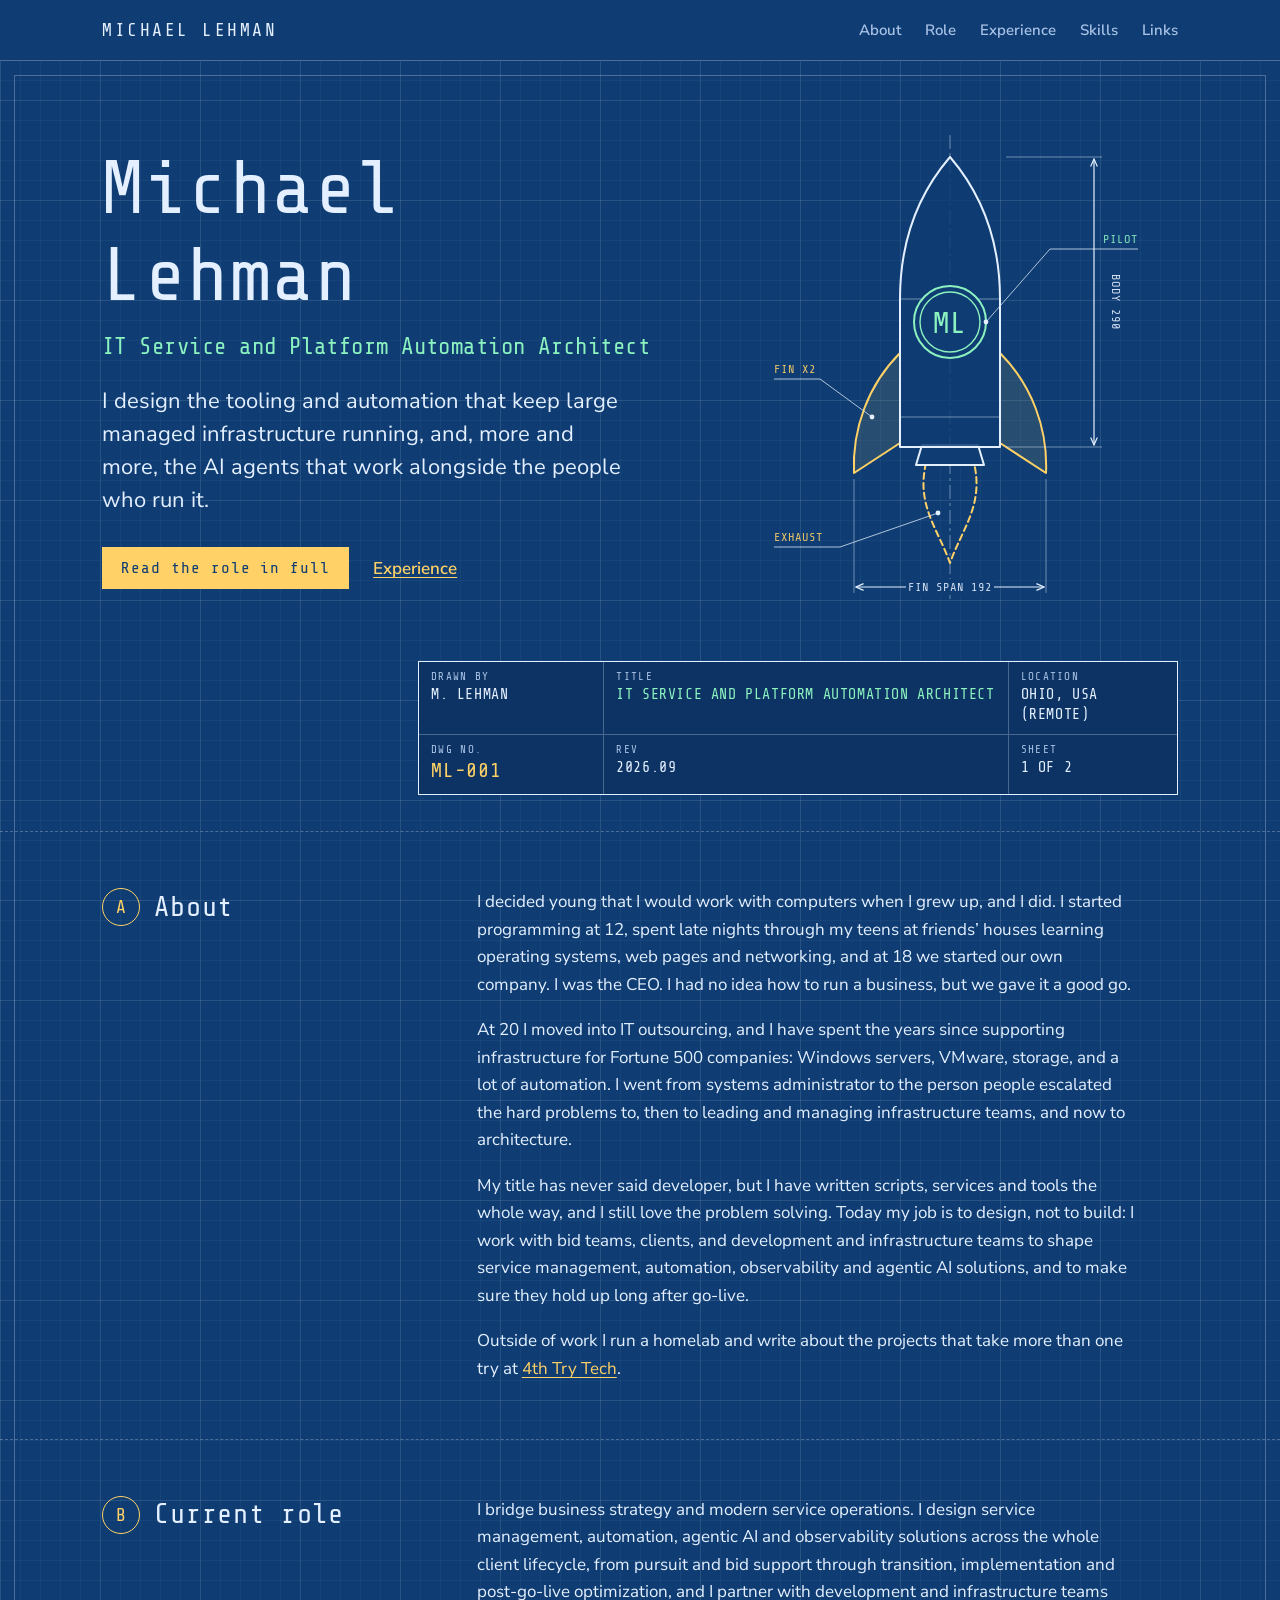
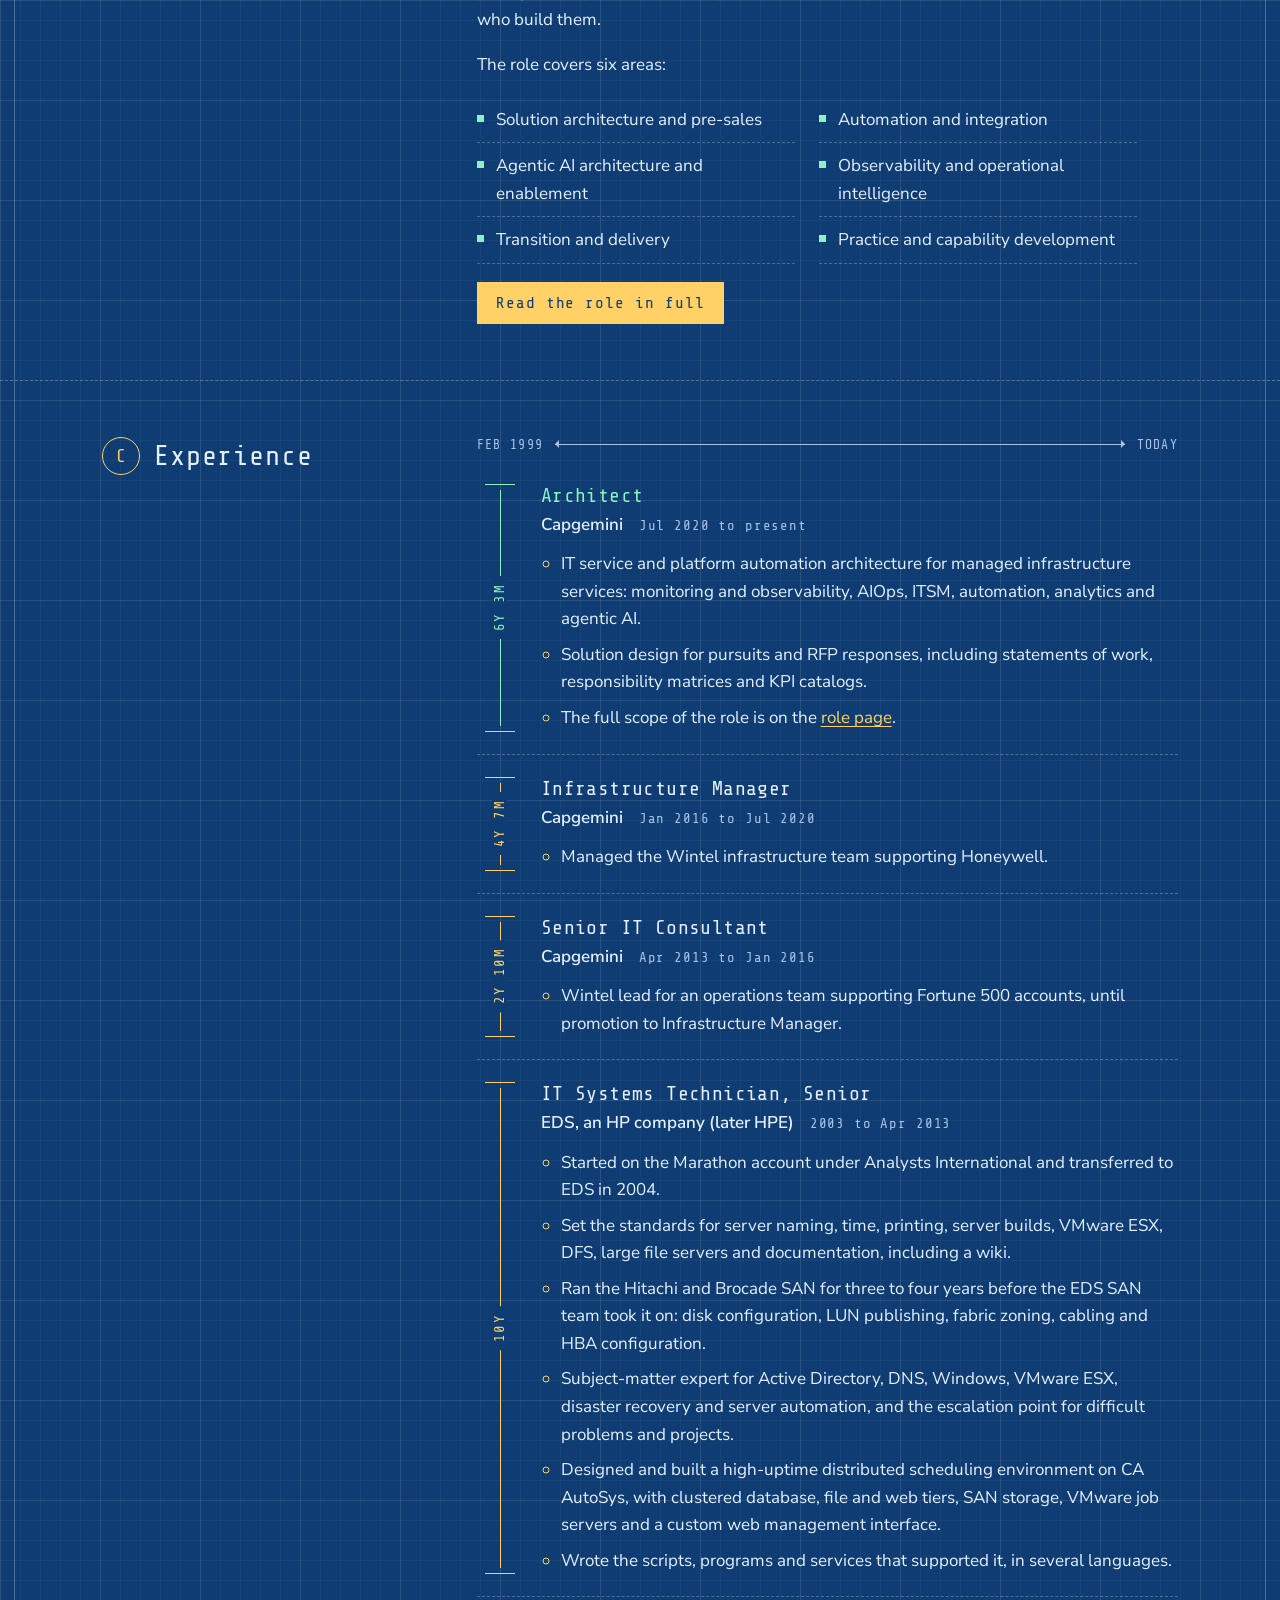
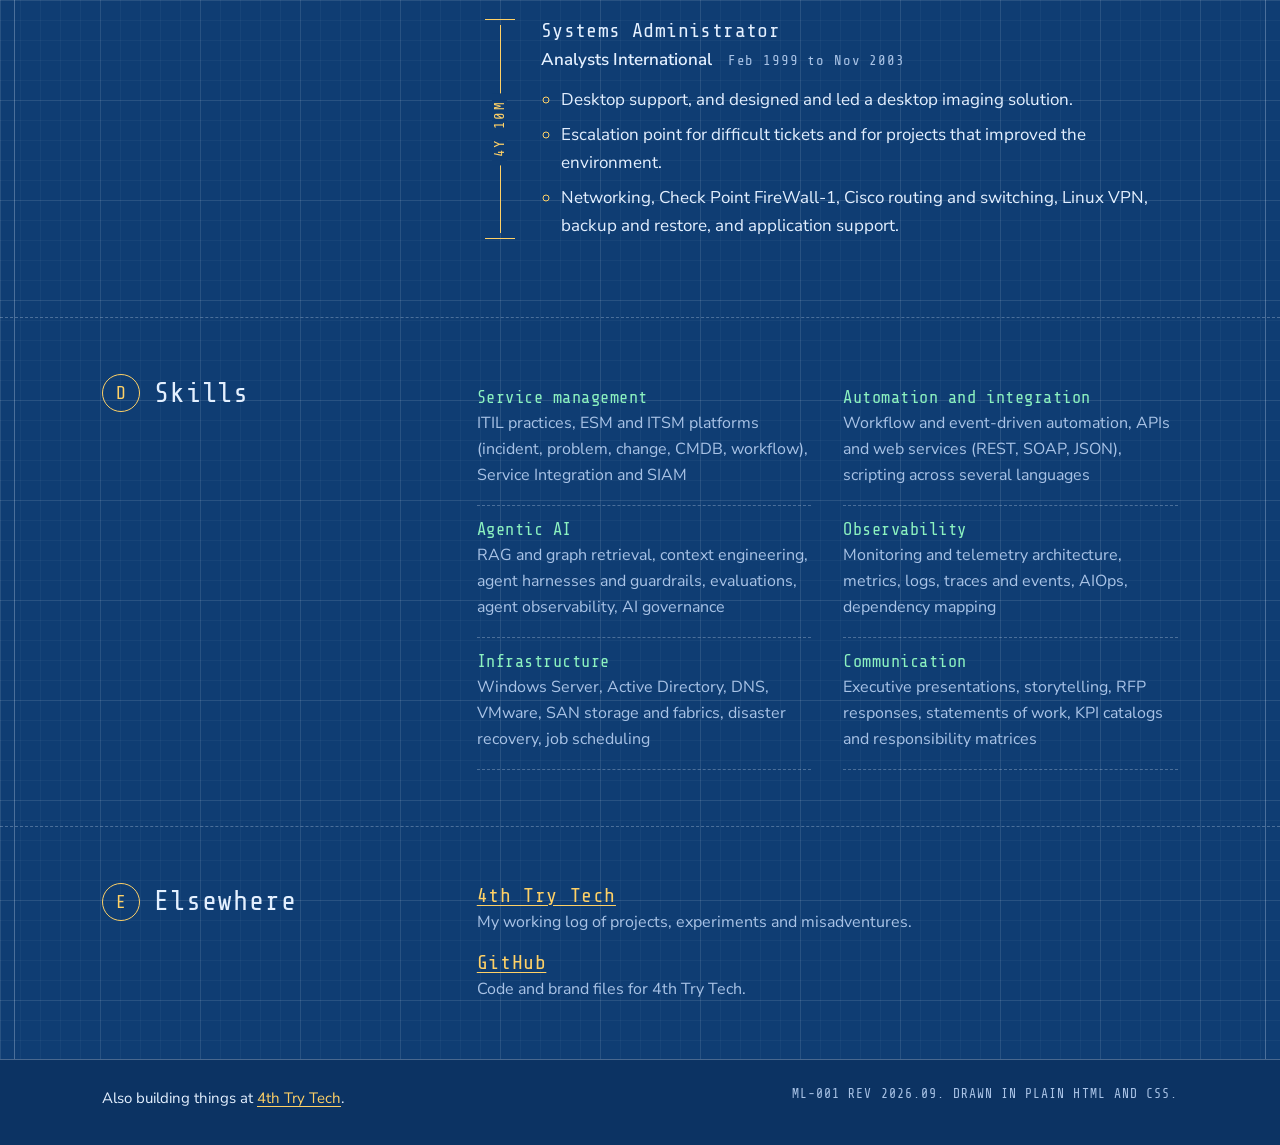
==== docs/index.html @ 496e3ca8 "Blueprint resume site: home, role page, experience, skills Co-Authored-By: Claude Fable 5.1 <noreply" ====
<!doctype html>
<html lang="en">
<head>
<meta charset="utf-8">
<meta name="viewport" content="width=device-width,initial-scale=1,viewport-fit=cover">
<title>Michael Lehman, IT Service and Platform Automation Architect</title>
<meta name="description" content="Michael Lehman designs service management, automation, observability and agentic AI solutions for large managed infrastructure.">
<meta name="author" content="Michael Lehman">
<link rel="preload" href="assets/fonts/share-tech-mono-400.woff2" as="font" type="font/woff2" crossorigin>
<link rel="stylesheet" href="assets/site.css">
<link rel="icon" href="favicon.svg" type="image/svg+xml">
<link rel="icon" href="favicon-32.png" sizes="32x32" type="image/png">
<link rel="apple-touch-icon" href="apple-touch-icon.png">
<meta name="theme-color" content="#0F3D73">
<link rel="canonical" href="https://michaellehman.me/">
<meta property="og:type" content="profile">
<meta property="og:title" content="Michael Lehman, IT Service and Platform Automation Architect">
<meta property="og:description" content="Michael Lehman designs service management, automation, observability and agentic AI solutions for large managed infrastructure.">
<meta property="og:url" content="https://michaellehman.me/">
<meta property="og:image" content="https://michaellehman.me/assets/og.png">
<meta property="og:image:width" content="1200"><meta property="og:image:height" content="630">
<meta name="twitter:card" content="summary_large_image">
</head>
<body>
<a class="skip" href="#main">Skip to content</a>
<header class="site"><div class="wrap">
<a class="home" href="./">Michael Lehman</a>
<nav aria-label="Sections"><a href="#about">About</a><a href="role/">Role</a><a href="#experience">Experience</a><a href="#skills">Skills</a><a href="#links">Links</a></nav>
</div></header>
<main id="main" class="sheet">
<section class="hero"><div class="wrap">
<div class="hero-g">
<div class="hero-t">
<h1>Michael Lehman</h1>
<p class="post">IT Service and Platform Automation Architect</p>
<p class="intro">I design the tooling and automation that keep large managed infrastructure running, and, more and more, the AI agents that work alongside the people who run it.</p>
<p class="acts"><a class="btn" href="role/">Read the role in full</a><a class="alt" href="#experience">Experience</a></p>
</div>
<div class="hero-d"><svg class="drawing" viewBox="0 0 400 500" role="img" aria-labelledby="dwg-t">
<title id="dwg-t">Line drawing of a rocket with the initials ML in its porthole, annotated like an engineering drawing.</title>
<defs><marker id="arw" viewBox="0 0 10 10" refX="9" refY="5" markerWidth="7" markerHeight="7" orient="auto-start-reverse"><path d="M0 1 L9 5 L0 9" class="ln" fill="none" stroke-width="1.4"/></marker></defs>
<line x1="200" y1="18" x2="200" y2="486" class="ln faint" stroke-dasharray="14 4 3 4"/>
<g class="part" stroke-width="2" stroke-linejoin="round" stroke-linecap="round">
<path d="M176 346 C166 388 188 412 200 446 C212 412 234 388 224 346 Z" class="am" fill="none" stroke-dasharray="6 4"/>
<path d="M150 236 C118 268 102 312 104 356 L150 326 Z" class="am fin"/><path d="M250 236 C282 268 298 312 296 356 L250 326 Z" class="am fin"/>
<path d="M172 328 H228 L234 348 H166 Z" class="ln sheet"/><path d="M200 40 C236 82 250 132 250 182 V330 H150 V182 C150 132 164 82 200 40 Z" class="ln hull"/></g>
<path d="M150 182 H250 M150 300 H250" class="ln faint"/>
<circle cx="200" cy="205" r="36" class="mn sheet" stroke-width="2"/><circle cx="200" cy="205" r="30" class="mn" fill="none" stroke-width="1.4"/>
<text x="200" y="206" text-anchor="middle" dominant-baseline="central" class="ml">ML</text>
<path d="M256 40 H352 M256 330 H352" class="ln faint"/>
<line x1="344" y1="42" x2="344" y2="328" class="ln" stroke-width="1.2" marker-start="url(#arw)" marker-end="url(#arw)"/>
<text transform="translate(362 185) rotate(90)" text-anchor="middle" class="note">BODY 290</text>
<path d="M122 300 L70 262 H24" class="ln lead"/><circle cx="122" cy="300" r="2.4" class="dot"/><text x="24" y="256" text-anchor="start" class="note amber">FIN X2</text>
<path d="M188 396 L90 430 H24" class="ln lead"/><circle cx="188" cy="396" r="2.4" class="dot"/><text x="24" y="424" text-anchor="start" class="note amber">EXHAUST</text>
<path d="M236 205 L300 132 H388" class="ln lead"/><circle cx="236" cy="205" r="2.4" class="dot"/><text x="388" y="126" text-anchor="end" class="note mint">PILOT</text>
<path d="M104 362 V476 M296 362 V476" class="ln faint"/>
<line x1="106" y1="470" x2="294" y2="470" class="ln" stroke-width="1.2" marker-start="url(#arw)" marker-end="url(#arw)"/>
<rect x="156" y="462" width="88" height="16" class="sheet-fill"/><text x="200" y="474" text-anchor="middle" class="note">FIN SPAN 192</text>
</svg></div>
</div>
<dl class="tblock"><div class="c0"><dt>Drawn by</dt><dd>M. Lehman</dd></div><div class="c1"><dt>Title</dt><dd>IT Service and Platform Automation Architect</dd></div><div class="c2"><dt>Location</dt><dd>Ohio, USA (remote)</dd></div><div class="c3"><dt>Dwg no.</dt><dd>ML-001</dd></div><div class="c4"><dt>Rev</dt><dd>2026.09</dd></div><div class="c5"><dt>Sheet</dt><dd>1 of 2</dd></div></dl>
</div></section>
<section id="about" class="blk"><div class="wrap two">
<h2><span class="bubble" aria-hidden="true">A</span>About</h2>
<div class="prose"><p>I decided young that I would work with computers when I grew up, and I did. I started programming at 12, spent late nights through my teens at friends’ houses learning operating systems, web pages and networking, and at 18 we started our own company. I was the CEO. I had no idea how to run a business, but we gave it a good go.</p><p>At 20 I moved into IT outsourcing, and I have spent the years since supporting infrastructure for Fortune 500 companies: Windows servers, VMware, storage, and a lot of automation. I went from systems administrator to the person people escalated the hard problems to, then to leading and managing infrastructure teams, and now to architecture.</p><p>My title has never said developer, but I have written scripts, services and tools the whole way, and I still love the problem solving. Today my job is to design, not to build: I work with bid teams, clients, and development and infrastructure teams to shape service management, automation, observability and agentic AI solutions, and to make sure they hold up long after go-live.</p><p>Outside of work I run a homelab and write about the projects that take more than one try at <a href="https://4thtry.tech/">4th Try Tech</a>.</p></div>
</div></section>
<section id="role" class="blk"><div class="wrap two">
<h2><span class="bubble" aria-hidden="true">B</span>Current role</h2>
<div class="prose"><p>I bridge business strategy and modern service operations. I design service management, automation, agentic AI and observability solutions across the whole client lifecycle, from pursuit and bid support through transition, implementation and post-go-live optimization, and I partner with development and infrastructure teams who build them.</p>
<p>The role covers six areas:</p><ul class="areas"><li>Solution architecture and pre-sales</li><li>Automation and integration</li><li>Agentic AI architecture and enablement</li><li>Observability and operational intelligence</li><li>Transition and delivery</li><li>Practice and capability development</li></ul>
<p><a class="btn" href="role/">Read the role in full</a></p></div>
</div></section>
<section id="experience" class="blk"><div class="wrap two">
<h2><span class="bubble" aria-hidden="true">C</span>Experience</h2>
<div><p class="overall"><span>Feb 1999</span><span class="span-line" aria-hidden="true"></span><span>today</span></p>
<ol class="jobs"><li class="job now"><div class="dim-rail" aria-hidden="true"><span>6Y 3M</span></div><div class="job-b"><h3>Architect</h3><p class="org">Capgemini<span class="when">Jul 2020 to present</span></p><ul><li>IT service and platform automation architecture for managed infrastructure services: monitoring and observability, AIOps, ITSM, automation, analytics and agentic AI.</li><li>Solution design for pursuits and RFP responses, including statements of work, responsibility matrices and KPI catalogs.</li><li>The full scope of the role is on the <a href=role/>role page</a>.</li></ul></div></li><li class="job"><div class="dim-rail" aria-hidden="true"><span>4Y 7M</span></div><div class="job-b"><h3>Infrastructure Manager</h3><p class="org">Capgemini<span class="when">Jan 2016 to Jul 2020</span></p><ul><li>Managed the Wintel infrastructure team supporting Honeywell.</li></ul></div></li><li class="job"><div class="dim-rail" aria-hidden="true"><span>2Y 10M</span></div><div class="job-b"><h3>Senior IT Consultant</h3><p class="org">Capgemini<span class="when">Apr 2013 to Jan 2016</span></p><ul><li>Wintel lead for an operations team supporting Fortune 500 accounts, until promotion to Infrastructure Manager.</li></ul></div></li><li class="job"><div class="dim-rail" aria-hidden="true"><span>10Y</span></div><div class="job-b"><h3>IT Systems Technician, Senior</h3><p class="org">EDS, an HP company (later HPE)<span class="when">2003 to Apr 2013</span></p><ul><li>Started on the Marathon account under Analysts International and transferred to EDS in 2004.</li><li>Set the standards for server naming, time, printing, server builds, VMware ESX, DFS, large file servers and documentation, including a wiki.</li><li>Ran the Hitachi and Brocade SAN for three to four years before the EDS SAN team took it on: disk configuration, LUN publishing, fabric zoning, cabling and HBA configuration.</li><li>Subject-matter expert for Active Directory, DNS, Windows, VMware ESX, disaster recovery and server automation, and the escalation point for difficult problems and projects.</li><li>Designed and built a high-uptime distributed scheduling environment on CA AutoSys, with clustered database, file and web tiers, SAN storage, VMware job servers and a custom web management interface.</li><li>Wrote the scripts, programs and services that supported it, in several languages.</li></ul></div></li><li class="job"><div class="dim-rail" aria-hidden="true"><span>4Y 10M</span></div><div class="job-b"><h3>Systems Administrator</h3><p class="org">Analysts International<span class="when">Feb 1999 to Nov 2003</span></p><ul><li>Desktop support, and designed and led a desktop imaging solution.</li><li>Escalation point for difficult tickets and for projects that improved the environment.</li><li>Networking, Check Point FireWall-1, Cisco routing and switching, Linux VPN, backup and restore, and application support.</li></ul></div></li></ol></div>
</div></section>
<section id="skills" class="blk"><div class="wrap two">
<h2><span class="bubble" aria-hidden="true">D</span>Skills</h2>
<dl class="skills"><div><dt>Service management</dt><dd>ITIL practices, ESM and ITSM platforms (incident, problem, change, CMDB, workflow), Service Integration and SIAM</dd></div><div><dt>Automation and integration</dt><dd>Workflow and event-driven automation, APIs and web services (REST, SOAP, JSON), scripting across several languages</dd></div><div><dt>Agentic AI</dt><dd>RAG and graph retrieval, context engineering, agent harnesses and guardrails, evaluations, agent observability, AI governance</dd></div><div><dt>Observability</dt><dd>Monitoring and telemetry architecture, metrics, logs, traces and events, AIOps, dependency mapping</dd></div><div><dt>Infrastructure</dt><dd>Windows Server, Active Directory, DNS, VMware, SAN storage and fabrics, disaster recovery, job scheduling</dd></div><div><dt>Communication</dt><dd>Executive presentations, storytelling, RFP responses, statements of work, KPI catalogs and responsibility matrices</dd></div></dl>
</div></section>
<section id="links" class="blk"><div class="wrap two">
<h2><span class="bubble" aria-hidden="true">E</span>Elsewhere</h2>
<ul class="links"><li><a href="https://4thtry.tech/">4th Try Tech</a><span>My working log of projects, experiments and misadventures.</span></li><li><a href="https://github.com/4thTryTech">GitHub</a><span>Code and brand files for 4th Try Tech.</span></li></ul>
</div></section>
</main>
<footer class="site"><div class="wrap">
<p>Also building things at <a href="https://4thtry.tech/">4th Try Tech</a>.</p>
<p class="dim">ML-001 REV 2026.09. Drawn in plain HTML and CSS.</p>
</div></footer>
</body>
</html>
---- docs/assets/site.css ----
/* michaellehman.me. Blueprint theme variant of the 4th Try Tech brand (art-direction style A5).
   The page is a drawing sheet: drafting grid, sheet border, title block, dimension lines and detail bubbles. */
@font-face{font-family:"Share Tech Mono";font-weight:400;font-style:normal;font-display:swap;src:url("fonts/share-tech-mono-400.woff2") format("woff2")}
@font-face{font-family:"Nunito Sans";font-weight:400;font-style:normal;font-display:swap;src:url("fonts/nunito-sans-400.woff2") format("woff2")}
@font-face{font-family:"Nunito Sans";font-weight:600;font-style:normal;font-display:swap;src:url("fonts/nunito-sans-600.woff2") format("woff2")}
:root{
  --sheet:#0F3D73;      /* blueprint paper */
  --sheet-2:#0C3363;    /* panels, one step deeper */
  --line:#E4F0FF;       /* drawing line and text */
  --dim:#A9C3E6;        /* secondary text */
  --rule:rgba(228,240,255,.28);
  --amber:#FFD166;      /* callouts, links, parts */
  --mint:#8CF2C0;       /* the current role, success */
  --mono:"Share Tech Mono","Courier New",ui-monospace,monospace;
  --text:"Nunito Sans",system-ui,"Segoe UI",sans-serif;
  color-scheme:dark;
  box-sizing:border-box;padding-top:env(safe-area-inset-top,0px);padding-bottom:env(safe-area-inset-bottom,0px);
}
html{scroll-behavior:smooth;scroll-padding-top:calc(env(safe-area-inset-top,0px) + 64px);background:var(--sheet)}
@media (prefers-reduced-motion:reduce){html{scroll-behavior:auto}}
*,*::before,*::after{box-sizing:border-box}
body{margin:0;color:var(--line);font:400 17px/1.62 var(--text);
  background-color:var(--sheet);
  background-image:linear-gradient(rgba(255,255,255,.075) 1px,transparent 1px),linear-gradient(90deg,rgba(255,255,255,.075) 1px,transparent 1px),
                   linear-gradient(rgba(255,255,255,.035) 1px,transparent 1px),linear-gradient(90deg,rgba(255,255,255,.035) 1px,transparent 1px);
  background-size:100px 100px,100px 100px,20px 20px,20px 20px}
h1,h2,h3{font-family:var(--mono);font-weight:400;margin:0;line-height:1.15;text-wrap:balance}
h1{font-size:clamp(40px,7vw,76px);letter-spacing:.02em}
h2{font-size:clamp(22px,2.6vw,28px);letter-spacing:.03em;display:flex;align-items:center;gap:14px}
h3{font-size:20px;letter-spacing:.02em}
p{margin:0}
a{color:var(--amber);text-underline-offset:3px;text-decoration-thickness:1px}
a:hover{color:var(--line)}
a:focus-visible{outline:2px dashed var(--mint);outline-offset:4px}
.skip{position:absolute;left:-999px;top:8px;background:var(--amber);color:var(--sheet);padding:8px 14px;z-index:9}.skip:focus{left:12px}
.wrap{max-width:1120px;margin:0 auto;padding-inline:22px}

/* header */
header.site{position:sticky;top:0;z-index:5;background:rgba(15,61,115,.94);backdrop-filter:blur(6px);border-bottom:1px solid var(--rule);padding-top:env(safe-area-inset-top,0px)}
header.site .wrap{display:flex;align-items:center;justify-content:space-between;gap:20px;min-height:60px}
.home{font:400 18px var(--mono);letter-spacing:.14em;text-transform:uppercase;color:var(--line);text-decoration:none;white-space:nowrap}
header nav{display:flex;gap:24px;font-size:15px;font-weight:600}
header nav a{color:var(--dim);text-decoration:none}
header nav a:hover,header nav a[aria-current]{color:var(--amber)}

/* the sheet border runs down the whole page */
.sheet{position:relative}
.sheet::before{content:"";position:absolute;inset:14px 14px 0;border:1px solid var(--rule);border-bottom:0;pointer-events:none}

/* hero */
.hero{padding-block:56px 36px}
.hero-g{display:grid;grid-template-columns:minmax(0,1.25fr) minmax(0,1fr);gap:24px 48px;align-items:center}
.post{font:400 clamp(18px,2.1vw,23px)/1.3 var(--mono);color:var(--mint);margin-top:14px;letter-spacing:.02em}
.intro{font-size:clamp(19px,2vw,22px);line-height:1.5;max-width:40ch;margin-top:22px}
.acts{display:flex;flex-wrap:wrap;gap:14px 24px;align-items:center;margin-top:30px}
.btn{display:inline-block;font:400 16px var(--mono);letter-spacing:.06em;color:var(--sheet);background:var(--amber);text-decoration:none;padding:11px 18px;border:1px solid var(--amber)}
.btn:hover{background:transparent;color:var(--amber)}
.alt{font-weight:600}
.drawing{display:block;width:100%;max-width:400px;margin-inline:auto;height:auto;overflow:visible}
.drawing .ln{stroke:var(--line);fill:none}
.drawing .faint{stroke-opacity:.45;stroke-width:1}
.drawing .lead{stroke-opacity:.75;stroke-width:1}
.drawing .am{stroke:var(--amber)}
.drawing .fin{fill:var(--amber);fill-opacity:.1}
.drawing .mn{stroke:var(--mint)}
.drawing .sheet{fill:var(--sheet)}
.drawing .sheet-fill{fill:var(--sheet)}
.drawing .hull{fill:var(--sheet);fill-opacity:.85}
.drawing .dot{fill:var(--line)}
.drawing .note{font:400 12px var(--mono);letter-spacing:1px;fill:var(--line);fill-opacity:.9}
.drawing .amber{fill:var(--amber)} .drawing .mint{fill:var(--mint)}
.drawing .ml{font:400 30px var(--mono);fill:var(--mint);letter-spacing:1px}
.hero .drawing .part path{animation:draw 1.6s ease-out both}
@keyframes draw{from{stroke-dasharray:0 900;stroke-dashoffset:0}to{stroke-dasharray:900 0}}
.hero .drawing .am[stroke-dasharray]{animation:none}
@media (prefers-reduced-motion:reduce){.hero .drawing .part path{animation:none}}

/* title block: the memorable thing */
.tblock{margin:44px 0 0 auto;max-width:760px;display:grid;grid-template-columns:1.1fr 2.4fr 1fr;border:1.5px solid var(--line);background:var(--sheet-2)}
.tblock div{padding:8px 12px 10px;border-right:1px solid var(--rule);border-bottom:1px solid var(--rule);min-width:0}
.tblock div:nth-child(3n){border-right:0}
.tblock div:nth-child(n+4){border-bottom:0}
.tblock dt{font:400 11px var(--mono);letter-spacing:.12em;text-transform:uppercase;color:var(--dim)}
.tblock dd{margin:2px 0 0;font:400 15px/1.3 var(--mono);letter-spacing:.04em;text-transform:uppercase}
.tblock .c1 dd{color:var(--mint)}
.tblock .c3 dd{font-size:20px;color:var(--amber)}

/* sections */
.blk{padding-block:56px;border-top:1px dashed var(--rule)}
.two{display:grid;grid-template-columns:minmax(0,1fr) minmax(0,2.2fr);gap:20px 56px;align-items:start}
.bubble{flex:none;display:inline-grid;place-items:center;width:38px;height:38px;border:1.5px solid var(--amber);border-radius:50%;font:400 18px var(--mono);color:var(--amber)}
.two>h2{position:sticky;top:84px}
.prose{display:flex;flex-direction:column;gap:18px;max-width:66ch}
.areas{margin:0;padding:0;list-style:none;display:grid;grid-template-columns:repeat(2,minmax(0,1fr));gap:0 24px}
.areas li{padding:9px 0 9px 19px;border-bottom:1px dashed var(--rule);position:relative}
.areas li::before{content:"";position:absolute;left:0;top:18px;width:7px;height:7px;background:var(--mint)}

/* experience: each role gets a dimension line */
.overall{display:flex;align-items:center;gap:12px;font:400 13px var(--mono);letter-spacing:.1em;text-transform:uppercase;color:var(--dim);margin-bottom:10px}
.span-line{flex:1;height:1px;background:var(--dim);position:relative}
.span-line::before,.span-line::after{content:"";position:absolute;top:-4px;border:4.5px solid transparent}
.span-line::before{left:0;border-right-color:var(--dim);border-left:0}
.span-line::after{right:0;border-left-color:var(--dim);border-right:0}
.jobs{list-style:none;margin:0;padding:0}
.job{display:grid;grid-template-columns:46px minmax(0,1fr);gap:18px;padding-block:22px}
.job+.job{border-top:1px dashed var(--rule)}
.dim-rail{position:relative;display:flex;justify-content:center}
.dim-rail::before{content:"";position:absolute;top:6px;bottom:6px;left:50%;width:1px;background:var(--amber)}
.dim-rail::after{content:"";position:absolute;inset:0 8px;border-top:1px solid var(--amber);border-bottom:1px solid var(--amber)}
.dim-rail span{position:relative;z-index:1;align-self:center;writing-mode:vertical-rl;transform:rotate(180deg);background:var(--sheet);padding:8px 0;font:400 14px var(--mono);letter-spacing:.1em;color:var(--amber);white-space:nowrap}
.job.now .dim-rail::before{background:var(--mint)}.job.now .dim-rail::after{border-color:var(--mint)}.job.now .dim-rail span{color:var(--mint)}
.job.now h3{color:var(--mint)}
.org{font-weight:600;margin-top:4px;display:flex;flex-wrap:wrap;align-items:baseline;gap:4px 16px}
.when{font:400 14px var(--mono);letter-spacing:.06em;color:var(--dim);font-weight:400}
.job ul,.area ul{margin:12px 0 0;padding-left:20px;display:flex;flex-direction:column;gap:8px;max-width:66ch}
.job li::marker,.area li::marker{color:var(--amber)}

/* skills */
.skills{margin:0;display:grid;grid-template-columns:repeat(2,minmax(0,1fr));gap:0 32px}
.skills div{padding:14px 0 16px;border-bottom:1px dashed var(--rule)}
.skills dt{font:400 17px var(--mono);letter-spacing:.03em;color:var(--mint)}
.skills dd{margin:4px 0 0;color:var(--dim);font-size:16px}

/* links */
.links{list-style:none;margin:0;padding:0;display:flex;flex-direction:column;gap:14px}
.links a{font:400 20px var(--mono);letter-spacing:.03em}
.links span{display:block;color:var(--dim);font-size:16px}

/* role page */
.hero.small{padding-block:44px 30px}
.hero.small h1{font-size:clamp(30px,5vw,54px);max-width:24ch}
.hero.small .intro{max-width:62ch}
.crumb{font:400 14px var(--mono);letter-spacing:.1em;text-transform:uppercase;margin-bottom:14px}
.role{padding-bottom:64px}
.area{padding-block:36px;border-top:1px dashed var(--rule)}
.area ul{margin-left:52px}
.back{margin-top:20px}

footer.site{border-top:1px solid var(--rule);background:var(--sheet-2)}
footer .wrap{padding-block:26px 34px;display:flex;flex-wrap:wrap;justify-content:space-between;gap:10px 32px;font-size:15px}
footer .dim{font:400 13px var(--mono);letter-spacing:.08em;color:var(--dim);text-transform:uppercase}

@media (max-width:860px){
  .hero-g,.two{grid-template-columns:1fr}
  .hero-d{order:-1}.drawing{max-width:250px}
  .two>h2{position:static}
  .tblock{grid-template-columns:1fr 1fr;margin-top:32px}
  .tblock div{border-right:1px solid var(--rule)!important;border-bottom:1px solid var(--rule)!important}
  .tblock div:nth-child(2n){border-right:0!important}
  .tblock div:nth-last-child(-n+2){border-bottom:0!important}
  .tblock .c1{grid-column:1/-1;order:-1;border-right:0!important}
  .tblock .c0{order:0}
}
@media (max-width:640px){
  header nav{gap:18px;font-size:14px;overflow-x:auto;scrollbar-width:none}
  header.site .wrap{flex-direction:column;align-items:flex-start;gap:4px;padding-block:10px}
  .areas,.skills{grid-template-columns:1fr}
  .area ul{margin-left:0}
  .sheet::before{inset:8px 8px 0}
  .wrap{padding-inline:20px}
  .hero{padding-top:36px}
}

/* print: a clean whiteprint for paper and PDF */
@media print{
  :root{--sheet:#fff;--sheet-2:#fff;--line:#0F2A4A;--dim:#44546A;--rule:#9AAABD;--amber:#8A5A00;--mint:#1E6B47}
  body{background:#fff;font-size:11pt}
  header.site,.skip,.acts,.back,.btn,.hero-d,footer .dim{display:none!important}
  .sheet::before{display:none}
  .hero{padding-block:0 12px}.blk,.area{padding-block:14px;break-inside:avoid-page}
  h1{font-size:28pt}.two{grid-template-columns:1fr;gap:6px}.two>h2{position:static}
  .job{break-inside:avoid;padding-block:10px}.dim-rail span{background:#fff}
  a{color:inherit;text-decoration:none}
  .tblock{margin-top:16px}
}
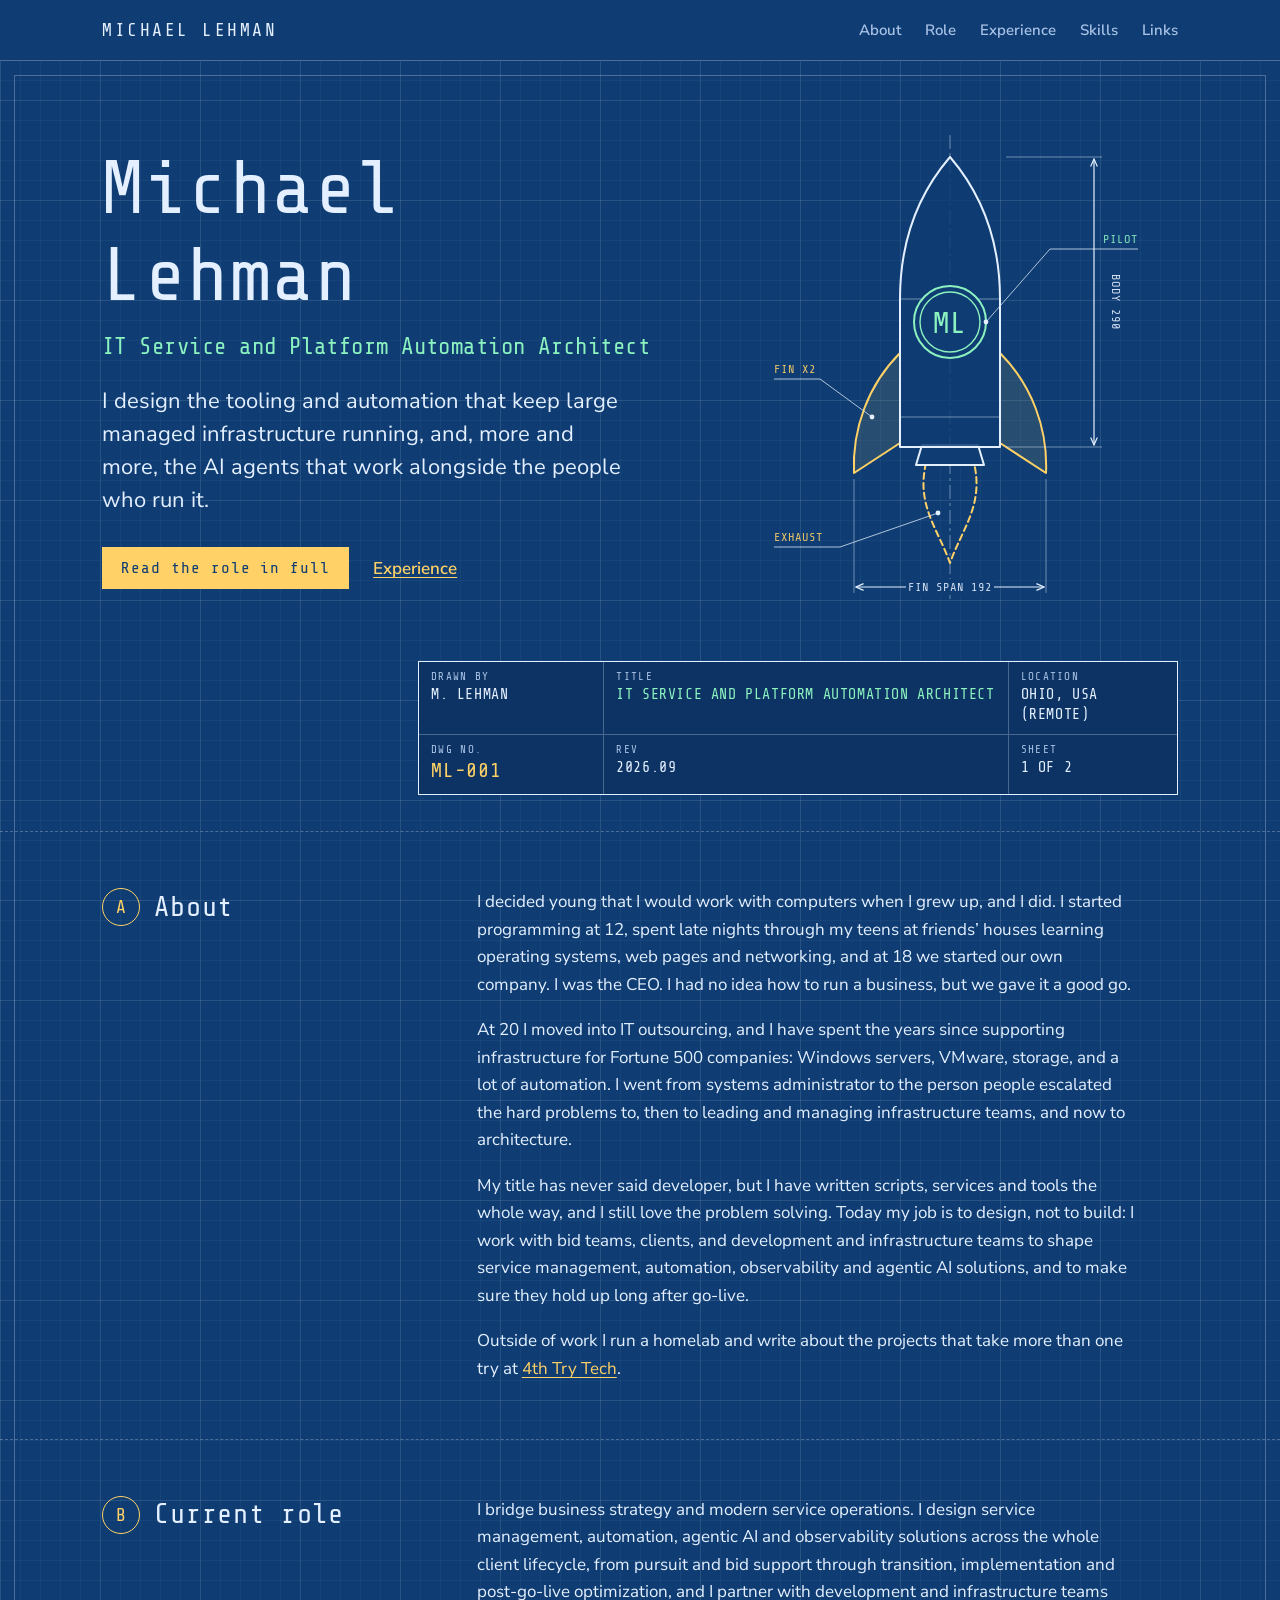
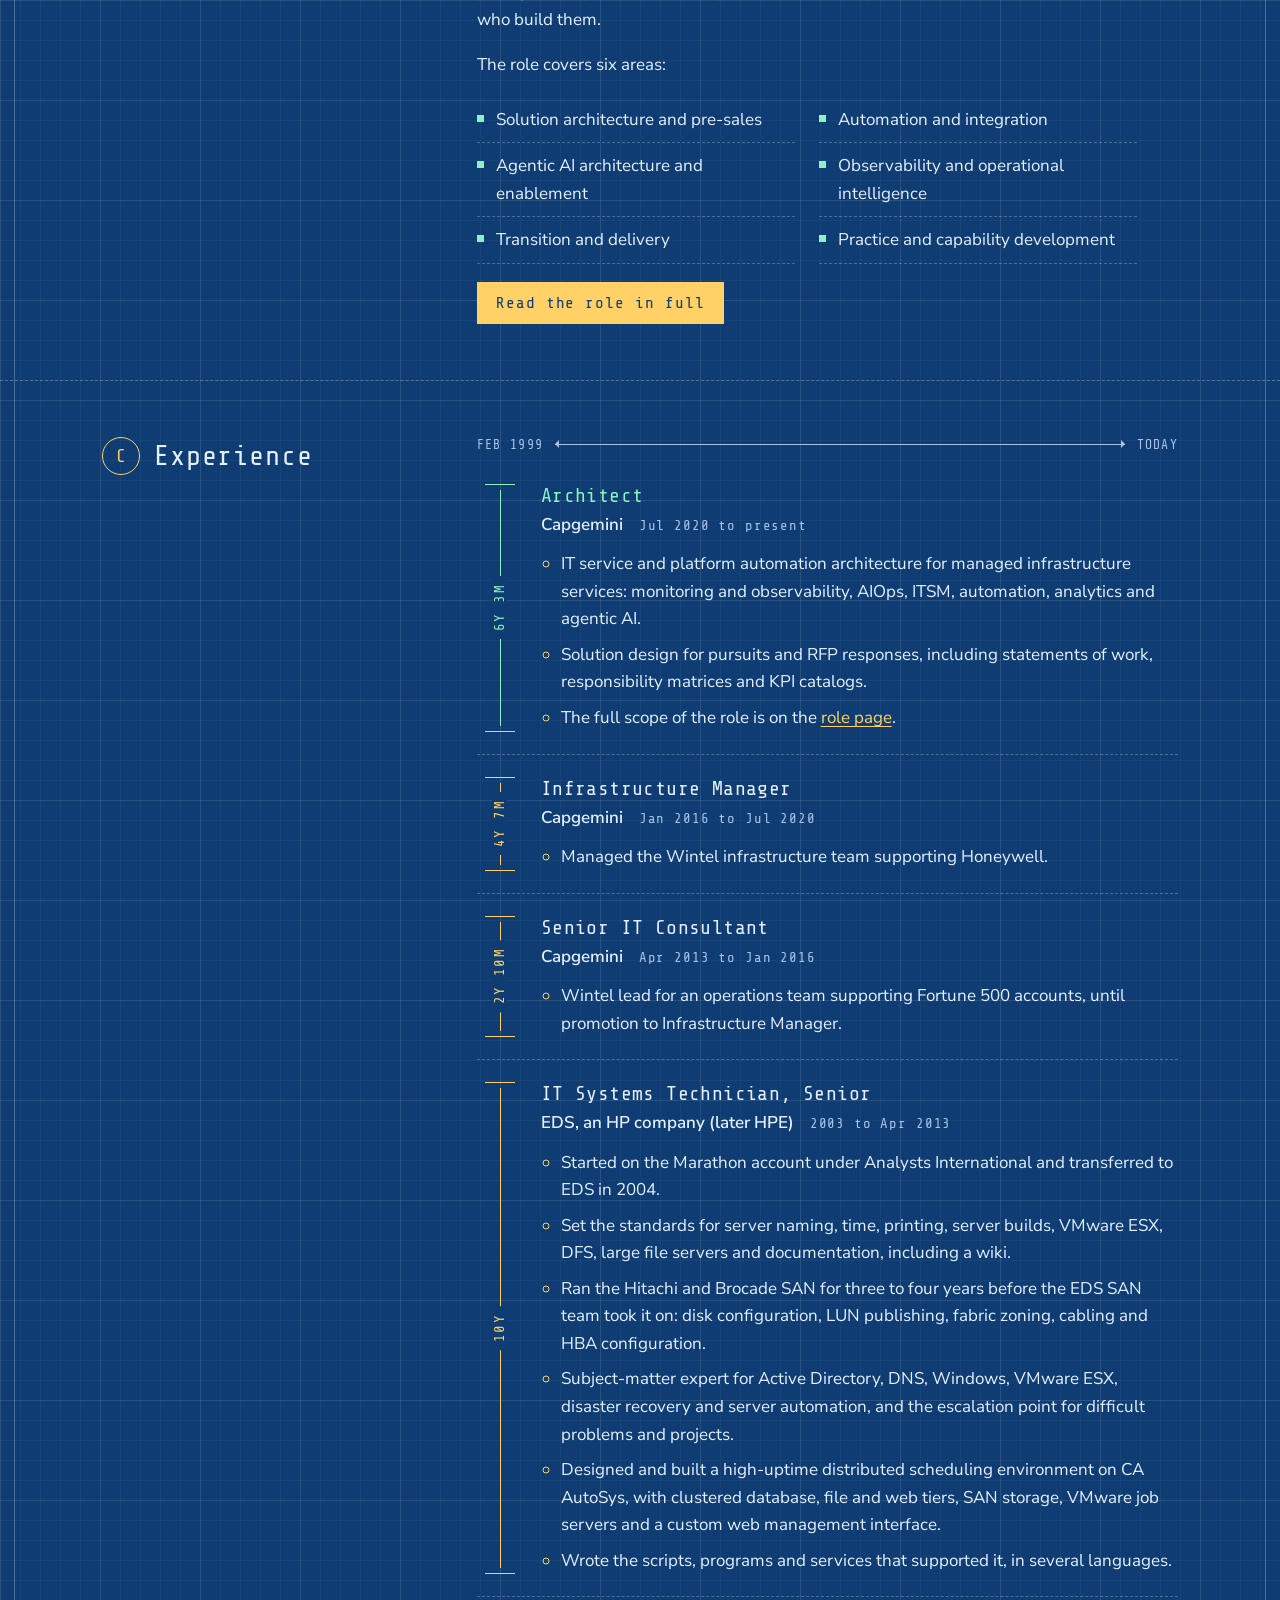
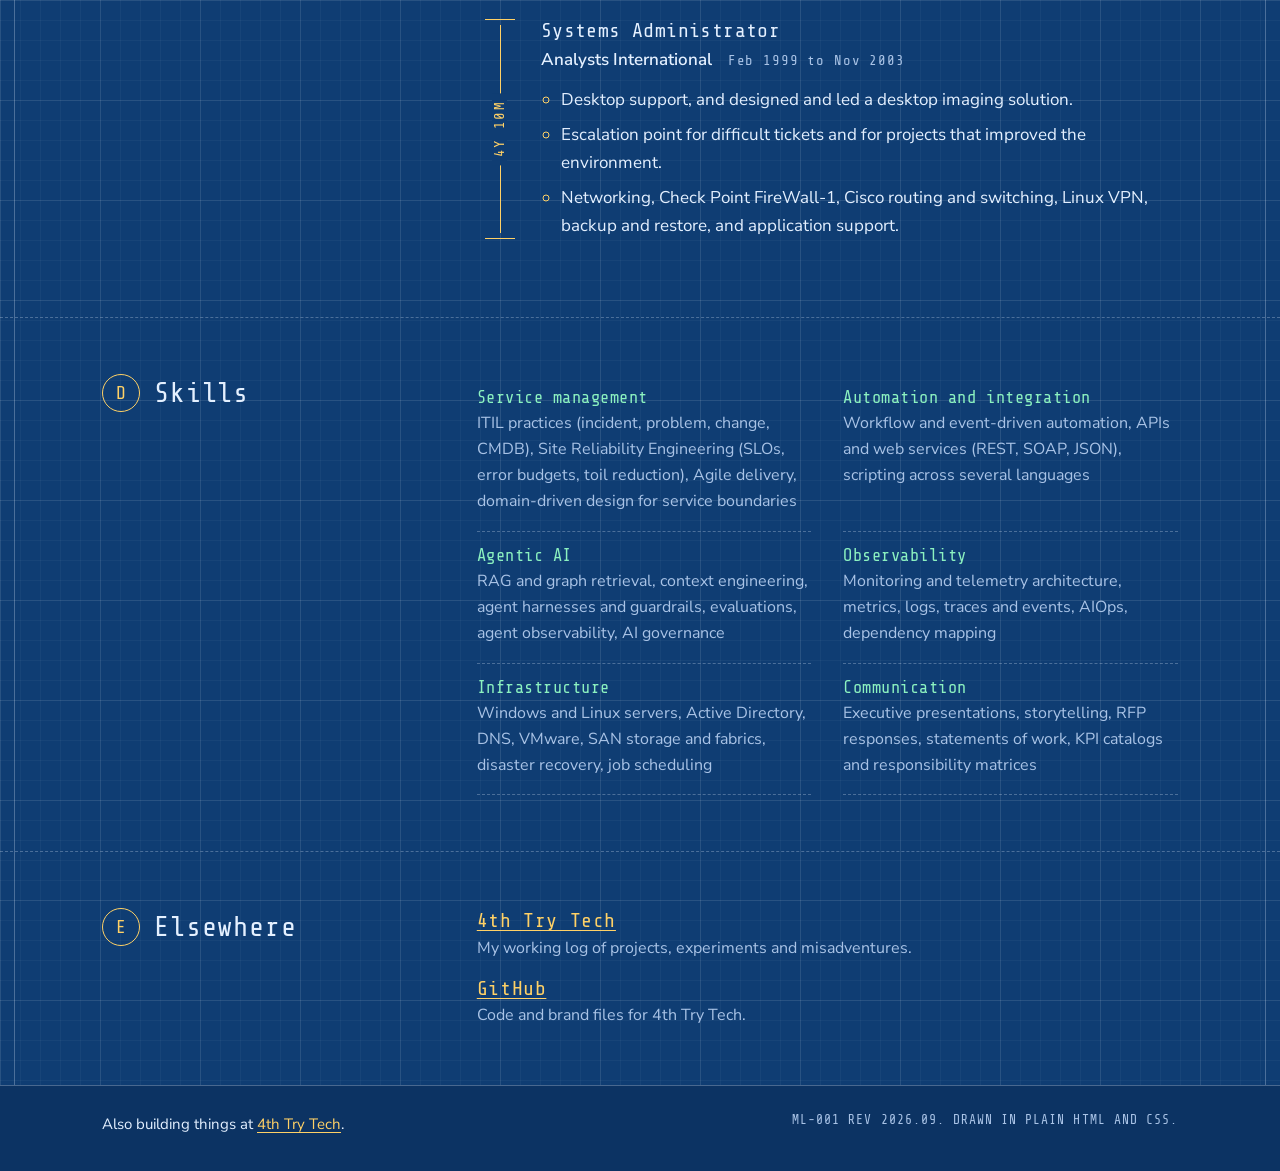
==== commit 361aabeb: "Skills: Windows and Linux servers; SRE, Agile and DDD for service management Drop ITSM platforms and" ====
--- a/docs/index.html
+++ b/docs/index.html
@@ -77,7 +77,7 @@
 </div></section>
 <section id="skills" class="blk"><div class="wrap two">
 <h2><span class="bubble" aria-hidden="true">D</span>Skills</h2>
-<dl class="skills"><div><dt>Service management</dt><dd>ITIL practices, ESM and ITSM platforms (incident, problem, change, CMDB, workflow), Service Integration and SIAM</dd></div><div><dt>Automation and integration</dt><dd>Workflow and event-driven automation, APIs and web services (REST, SOAP, JSON), scripting across several languages</dd></div><div><dt>Agentic AI</dt><dd>RAG and graph retrieval, context engineering, agent harnesses and guardrails, evaluations, agent observability, AI governance</dd></div><div><dt>Observability</dt><dd>Monitoring and telemetry architecture, metrics, logs, traces and events, AIOps, dependency mapping</dd></div><div><dt>Infrastructure</dt><dd>Windows Server, Active Directory, DNS, VMware, SAN storage and fabrics, disaster recovery, job scheduling</dd></div><div><dt>Communication</dt><dd>Executive presentations, storytelling, RFP responses, statements of work, KPI catalogs and responsibility matrices</dd></div></dl>
+<dl class="skills"><div><dt>Service management</dt><dd>ITIL practices (incident, problem, change, CMDB), Site Reliability Engineering (SLOs, error budgets, toil reduction), Agile delivery, domain-driven design for service boundaries</dd></div><div><dt>Automation and integration</dt><dd>Workflow and event-driven automation, APIs and web services (REST, SOAP, JSON), scripting across several languages</dd></div><div><dt>Agentic AI</dt><dd>RAG and graph retrieval, context engineering, agent harnesses and guardrails, evaluations, agent observability, AI governance</dd></div><div><dt>Observability</dt><dd>Monitoring and telemetry architecture, metrics, logs, traces and events, AIOps, dependency mapping</dd></div><div><dt>Infrastructure</dt><dd>Windows and Linux servers, Active Directory, DNS, VMware, SAN storage and fabrics, disaster recovery, job scheduling</dd></div><div><dt>Communication</dt><dd>Executive presentations, storytelling, RFP responses, statements of work, KPI catalogs and responsibility matrices</dd></div></dl>
 </div></section>
 <section id="links" class="blk"><div class="wrap two">
 <h2><span class="bubble" aria-hidden="true">E</span>Elsewhere</h2>
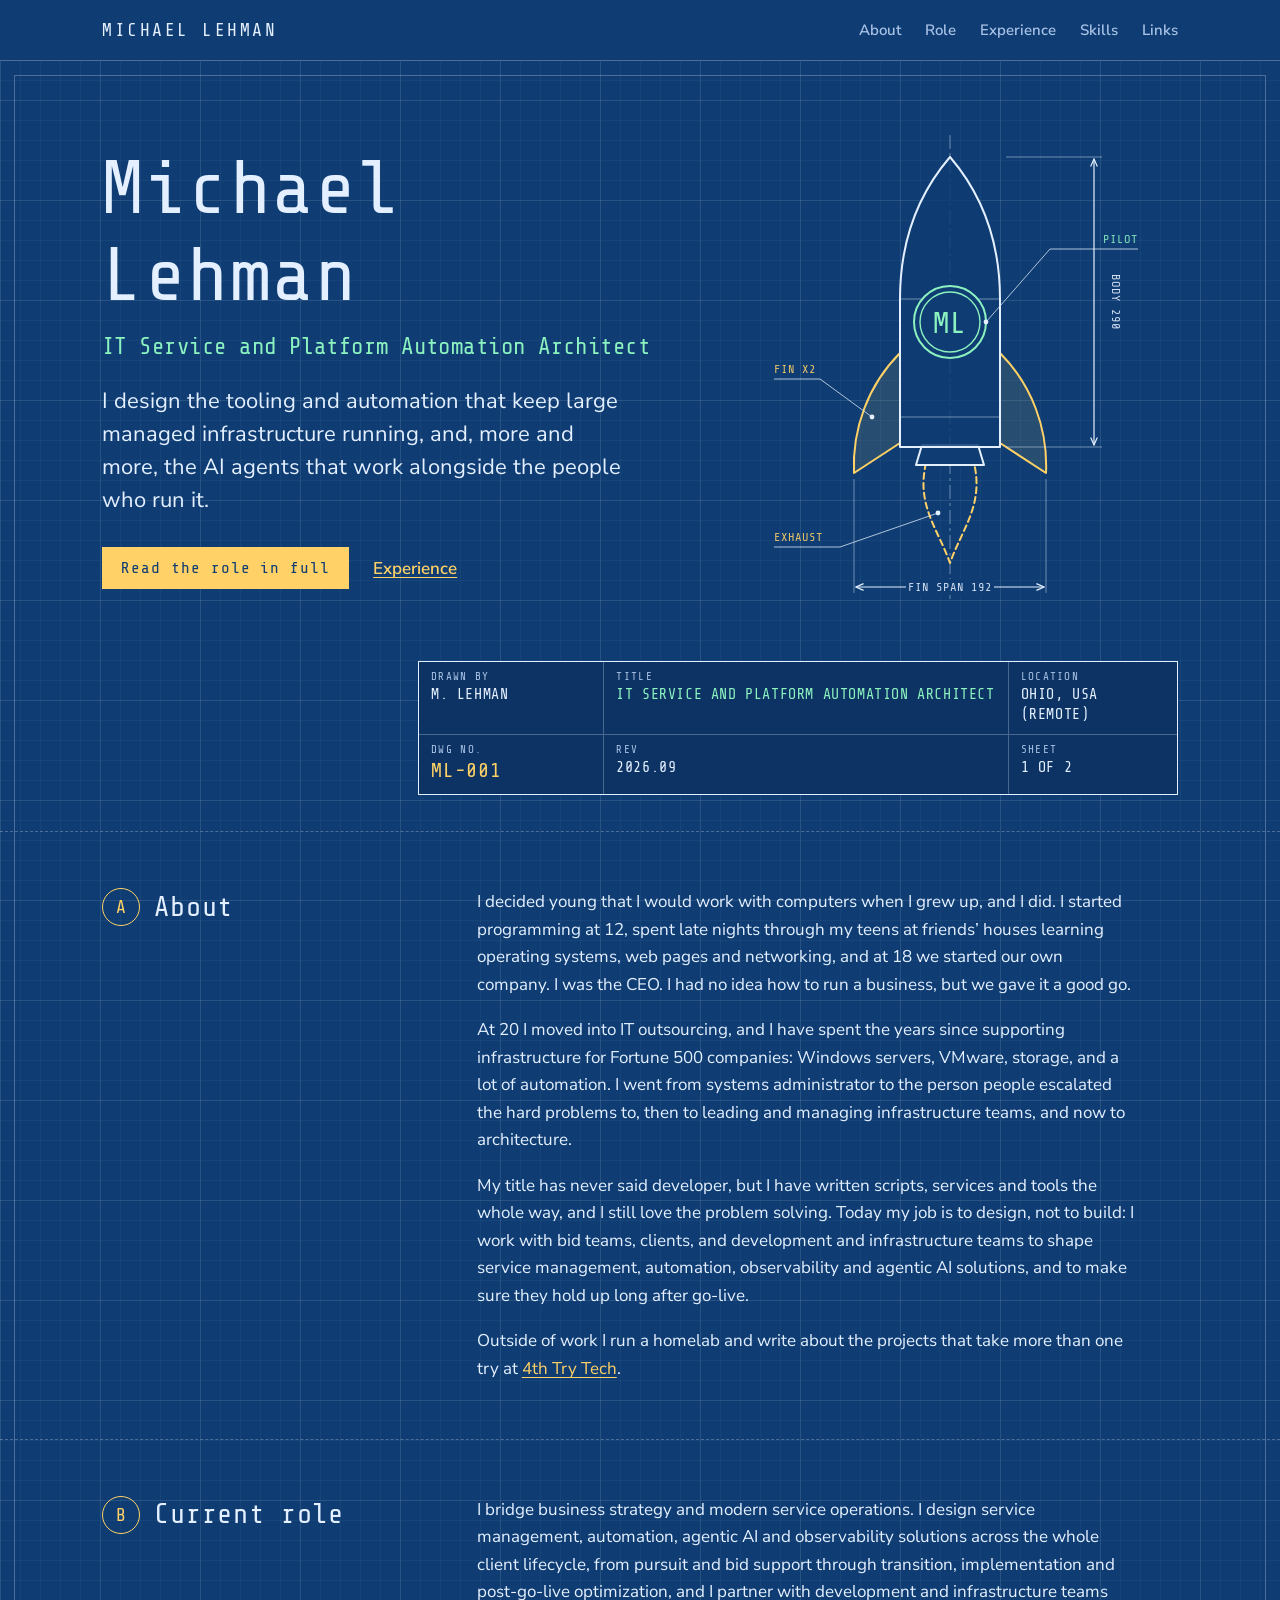
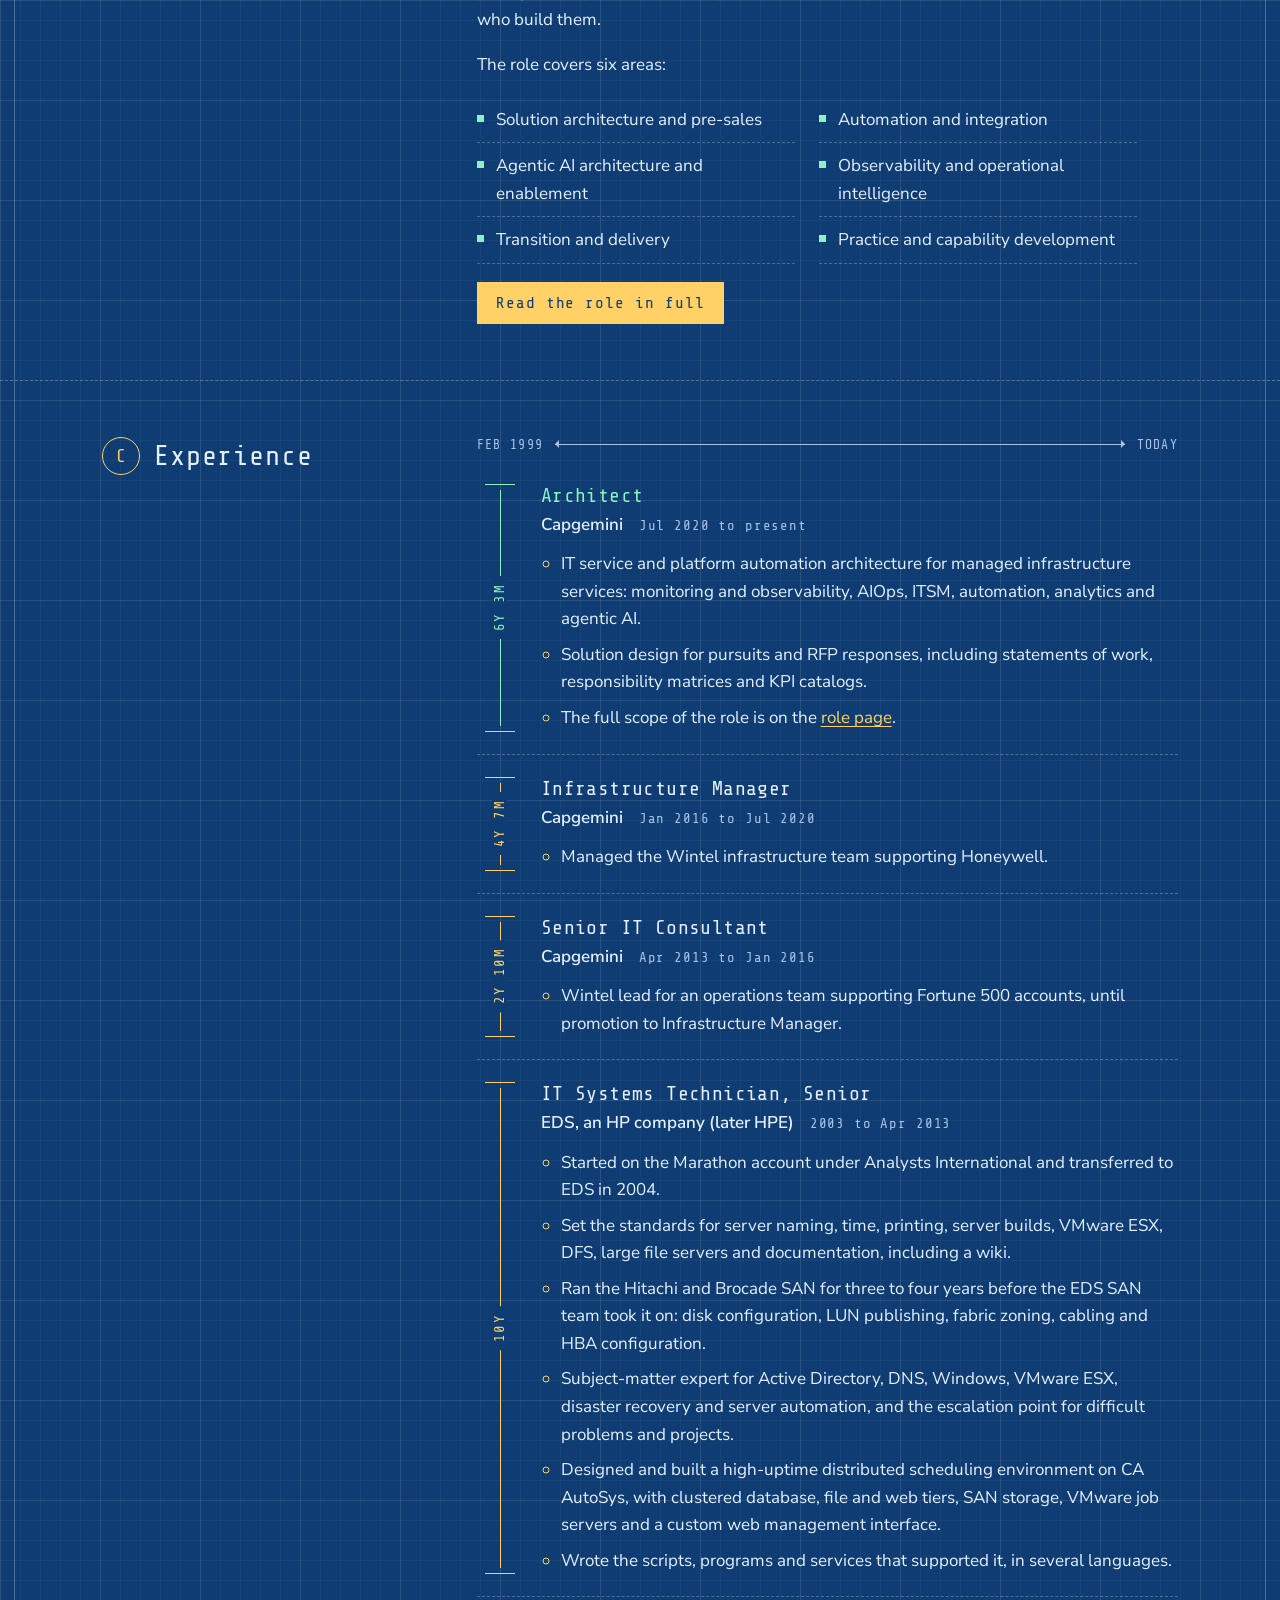
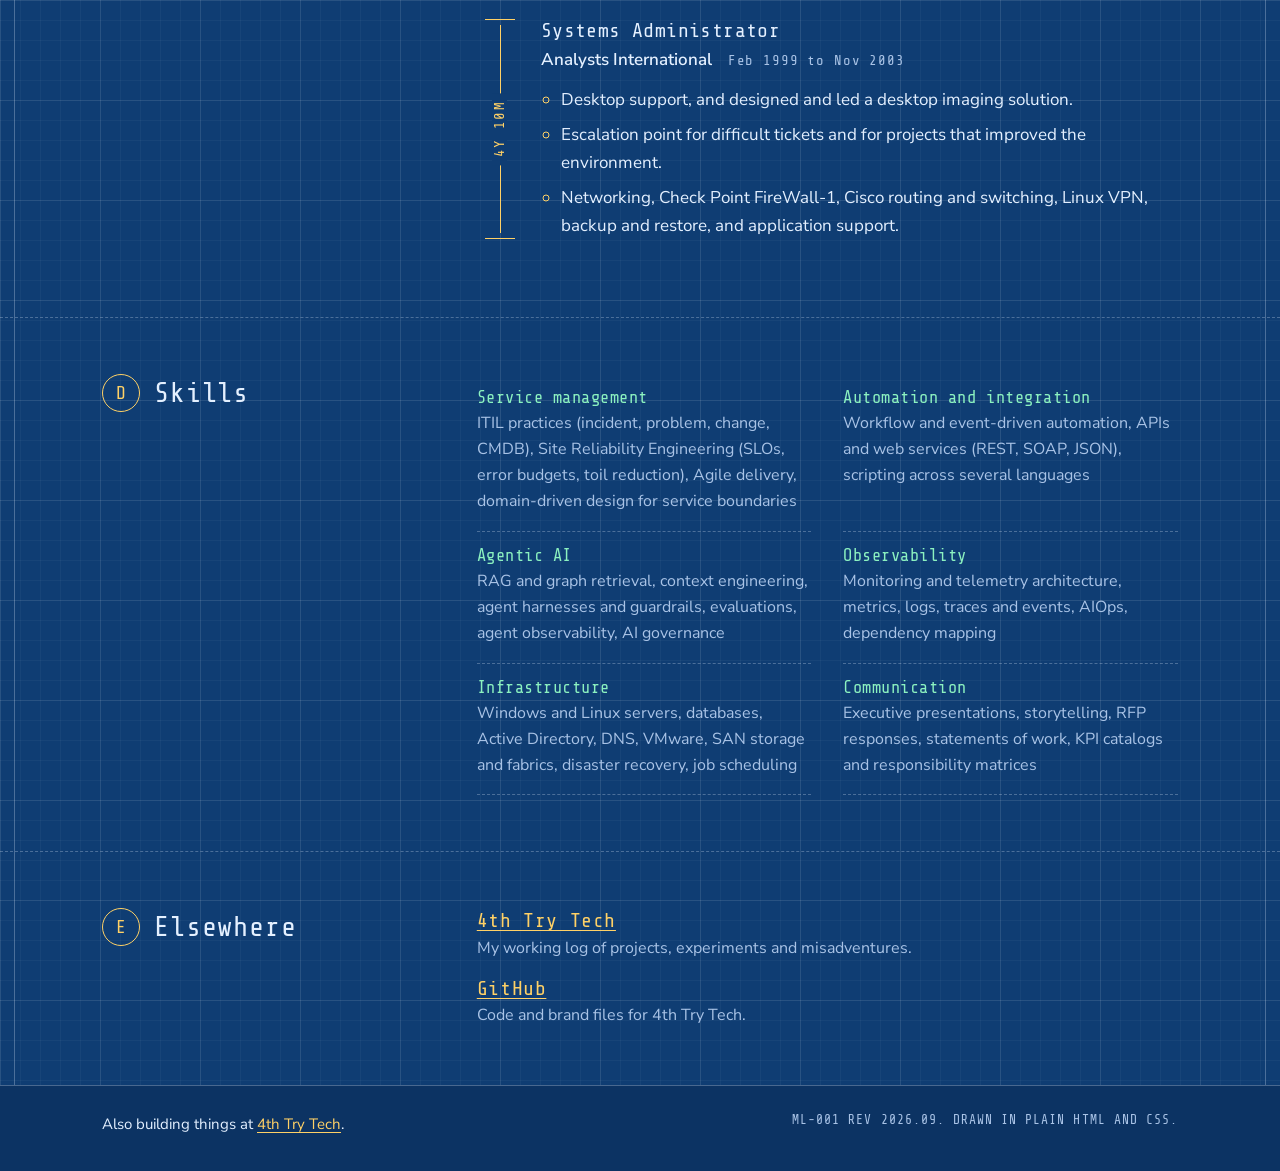
==== commit 1f5e4909: "Skills: add databases to infrastructure Co-Authored-By: Claude Opus 5 <noreply@anthropic.com> Claude" ====
--- a/docs/index.html
+++ b/docs/index.html
@@ -77,7 +77,7 @@
 </div></section>
 <section id="skills" class="blk"><div class="wrap two">
 <h2><span class="bubble" aria-hidden="true">D</span>Skills</h2>
-<dl class="skills"><div><dt>Service management</dt><dd>ITIL practices (incident, problem, change, CMDB), Site Reliability Engineering (SLOs, error budgets, toil reduction), Agile delivery, domain-driven design for service boundaries</dd></div><div><dt>Automation and integration</dt><dd>Workflow and event-driven automation, APIs and web services (REST, SOAP, JSON), scripting across several languages</dd></div><div><dt>Agentic AI</dt><dd>RAG and graph retrieval, context engineering, agent harnesses and guardrails, evaluations, agent observability, AI governance</dd></div><div><dt>Observability</dt><dd>Monitoring and telemetry architecture, metrics, logs, traces and events, AIOps, dependency mapping</dd></div><div><dt>Infrastructure</dt><dd>Windows and Linux servers, Active Directory, DNS, VMware, SAN storage and fabrics, disaster recovery, job scheduling</dd></div><div><dt>Communication</dt><dd>Executive presentations, storytelling, RFP responses, statements of work, KPI catalogs and responsibility matrices</dd></div></dl>
+<dl class="skills"><div><dt>Service management</dt><dd>ITIL practices (incident, problem, change, CMDB), Site Reliability Engineering (SLOs, error budgets, toil reduction), Agile delivery, domain-driven design for service boundaries</dd></div><div><dt>Automation and integration</dt><dd>Workflow and event-driven automation, APIs and web services (REST, SOAP, JSON), scripting across several languages</dd></div><div><dt>Agentic AI</dt><dd>RAG and graph retrieval, context engineering, agent harnesses and guardrails, evaluations, agent observability, AI governance</dd></div><div><dt>Observability</dt><dd>Monitoring and telemetry architecture, metrics, logs, traces and events, AIOps, dependency mapping</dd></div><div><dt>Infrastructure</dt><dd>Windows and Linux servers, databases, Active Directory, DNS, VMware, SAN storage and fabrics, disaster recovery, job scheduling</dd></div><div><dt>Communication</dt><dd>Executive presentations, storytelling, RFP responses, statements of work, KPI catalogs and responsibility matrices</dd></div></dl>
 </div></section>
 <section id="links" class="blk"><div class="wrap two">
 <h2><span class="bubble" aria-hidden="true">E</span>Elsewhere</h2>
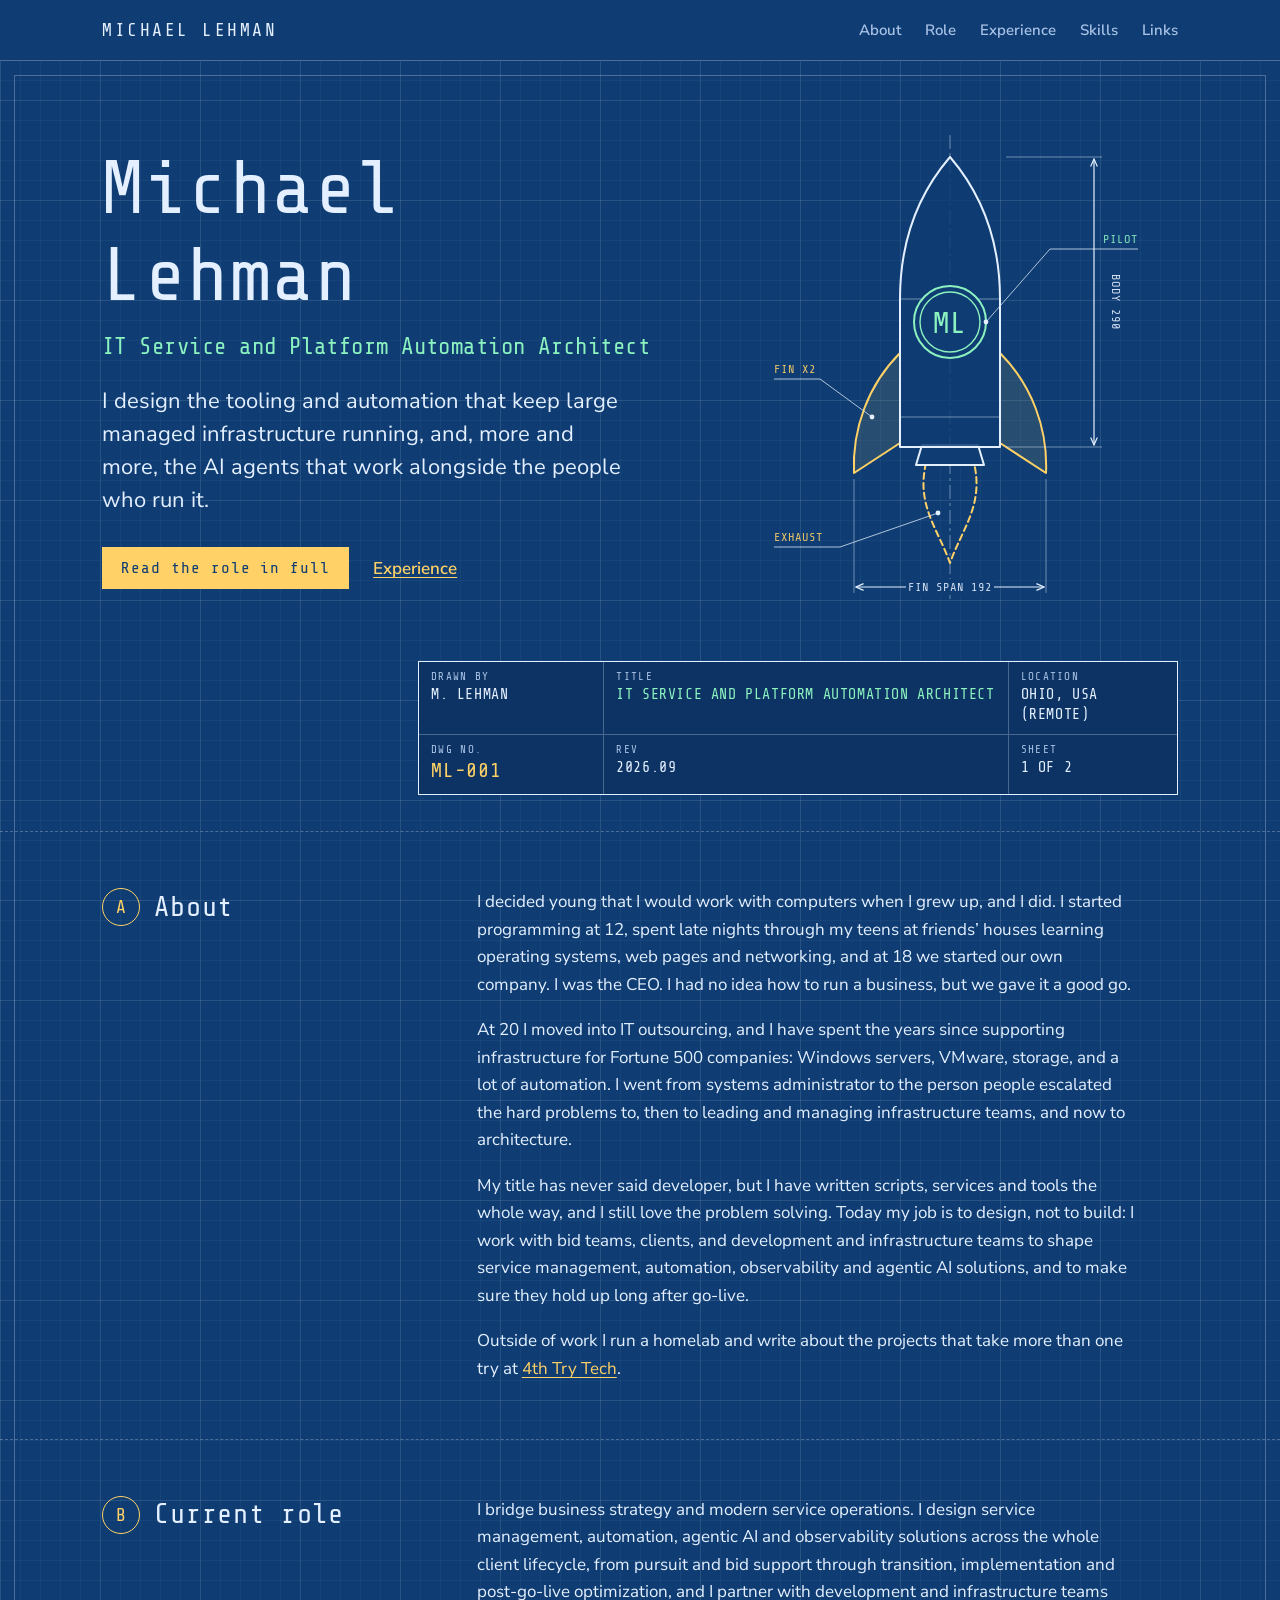
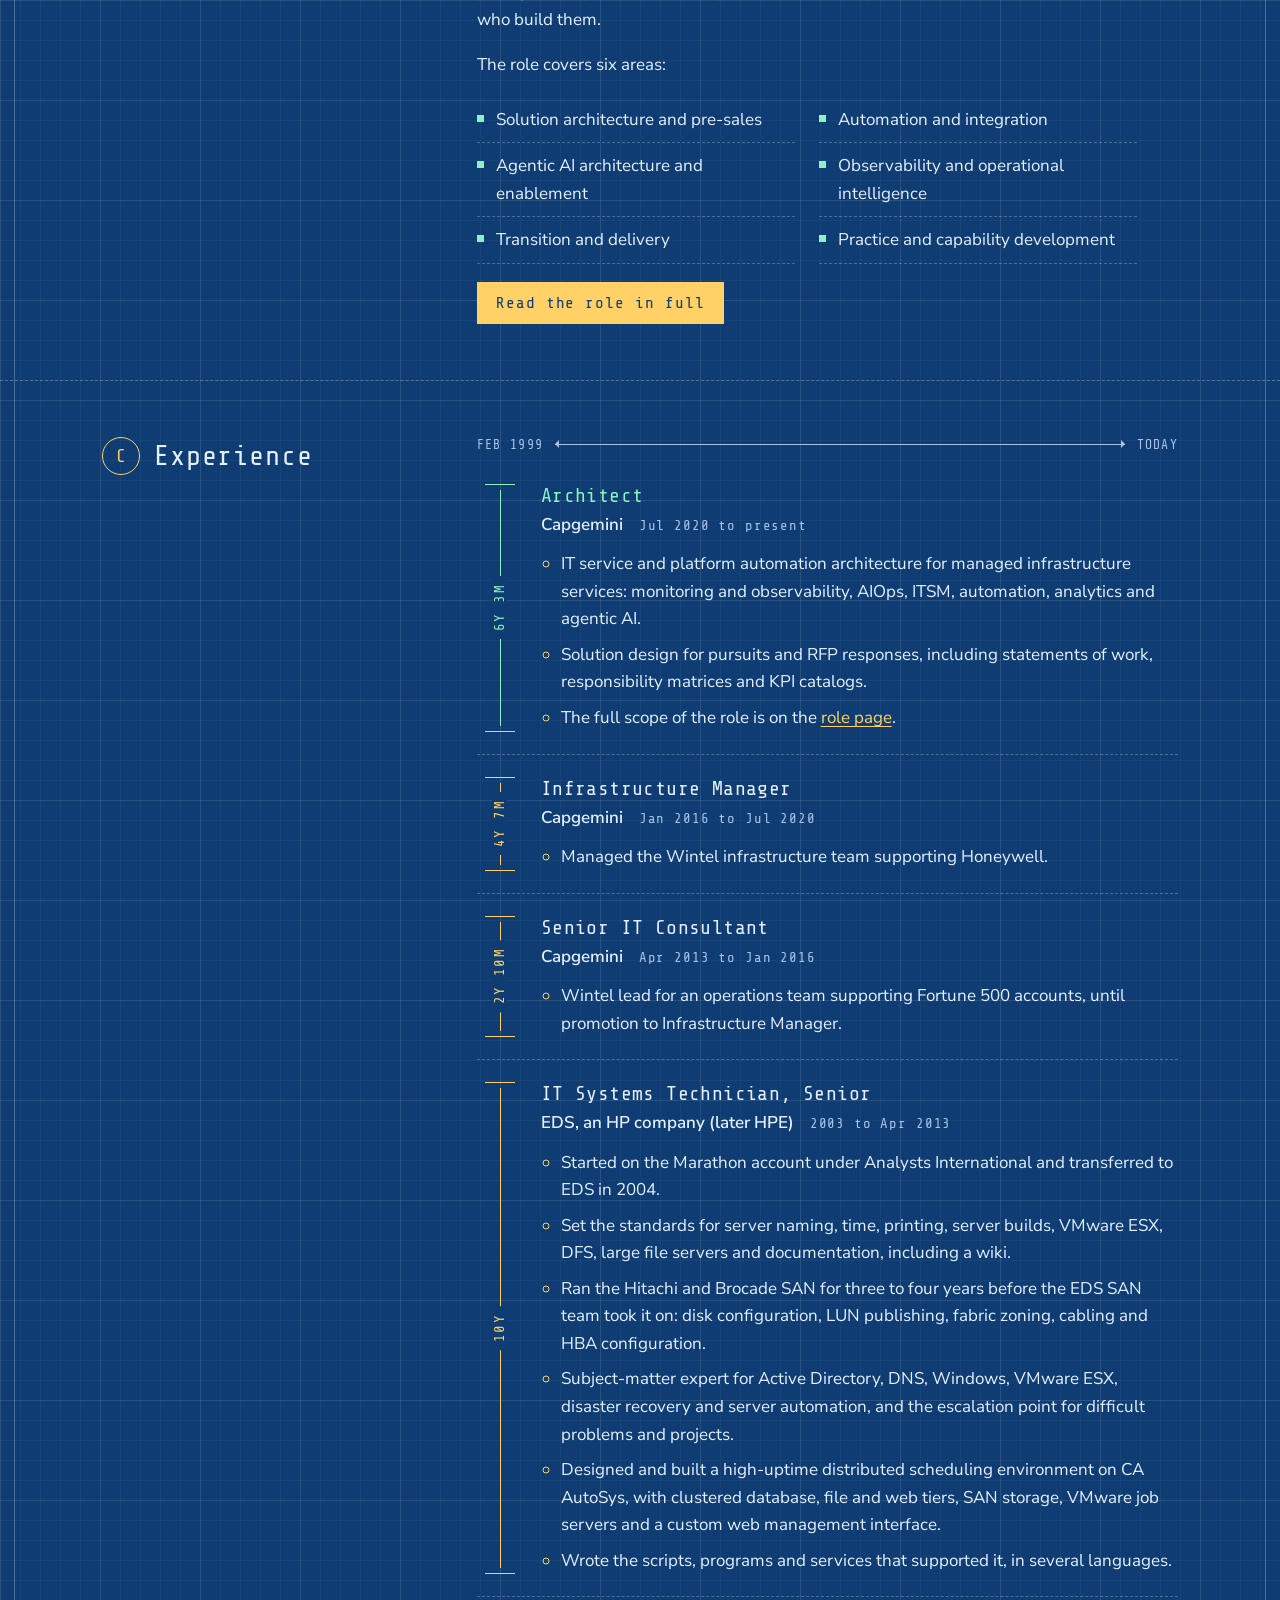
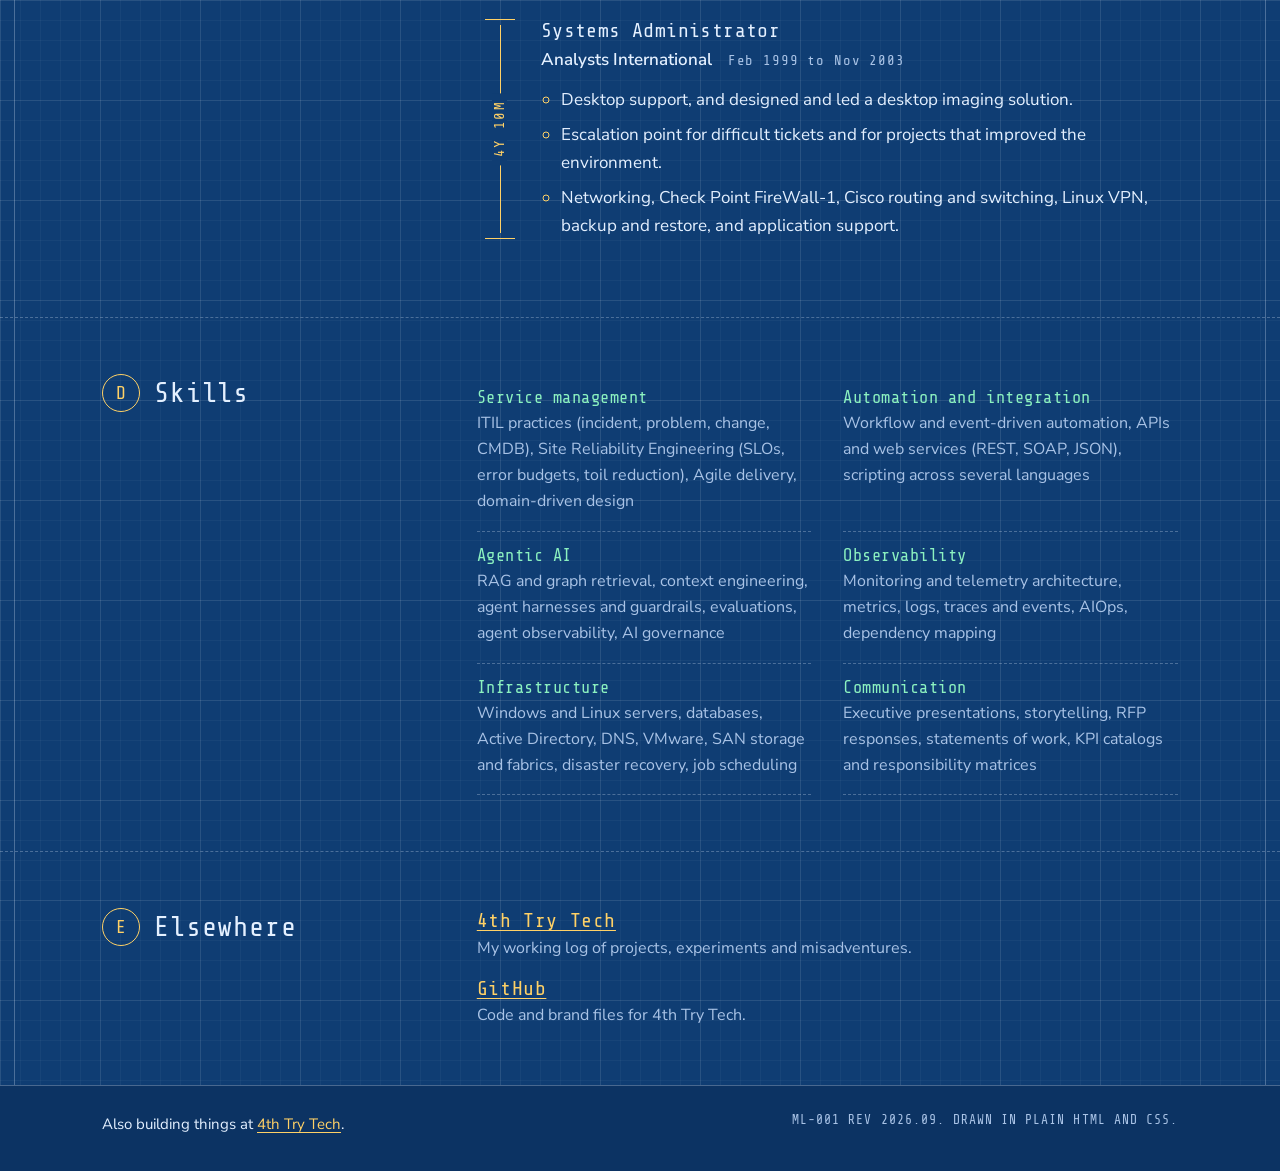
==== commit 4a849b4e: "Skills: shorten domain-driven design entry Co-Authored-By: Claude Opus 5 <noreply@anthropic.com> Cla" ====
--- a/docs/index.html
+++ b/docs/index.html
@@ -77,7 +77,7 @@
 </div></section>
 <section id="skills" class="blk"><div class="wrap two">
 <h2><span class="bubble" aria-hidden="true">D</span>Skills</h2>
-<dl class="skills"><div><dt>Service management</dt><dd>ITIL practices (incident, problem, change, CMDB), Site Reliability Engineering (SLOs, error budgets, toil reduction), Agile delivery, domain-driven design for service boundaries</dd></div><div><dt>Automation and integration</dt><dd>Workflow and event-driven automation, APIs and web services (REST, SOAP, JSON), scripting across several languages</dd></div><div><dt>Agentic AI</dt><dd>RAG and graph retrieval, context engineering, agent harnesses and guardrails, evaluations, agent observability, AI governance</dd></div><div><dt>Observability</dt><dd>Monitoring and telemetry architecture, metrics, logs, traces and events, AIOps, dependency mapping</dd></div><div><dt>Infrastructure</dt><dd>Windows and Linux servers, databases, Active Directory, DNS, VMware, SAN storage and fabrics, disaster recovery, job scheduling</dd></div><div><dt>Communication</dt><dd>Executive presentations, storytelling, RFP responses, statements of work, KPI catalogs and responsibility matrices</dd></div></dl>
+<dl class="skills"><div><dt>Service management</dt><dd>ITIL practices (incident, problem, change, CMDB), Site Reliability Engineering (SLOs, error budgets, toil reduction), Agile delivery, domain-driven design</dd></div><div><dt>Automation and integration</dt><dd>Workflow and event-driven automation, APIs and web services (REST, SOAP, JSON), scripting across several languages</dd></div><div><dt>Agentic AI</dt><dd>RAG and graph retrieval, context engineering, agent harnesses and guardrails, evaluations, agent observability, AI governance</dd></div><div><dt>Observability</dt><dd>Monitoring and telemetry architecture, metrics, logs, traces and events, AIOps, dependency mapping</dd></div><div><dt>Infrastructure</dt><dd>Windows and Linux servers, databases, Active Directory, DNS, VMware, SAN storage and fabrics, disaster recovery, job scheduling</dd></div><div><dt>Communication</dt><dd>Executive presentations, storytelling, RFP responses, statements of work, KPI catalogs and responsibility matrices</dd></div></dl>
 </div></section>
 <section id="links" class="blk"><div class="wrap two">
 <h2><span class="bubble" aria-hidden="true">E</span>Elsewhere</h2>
